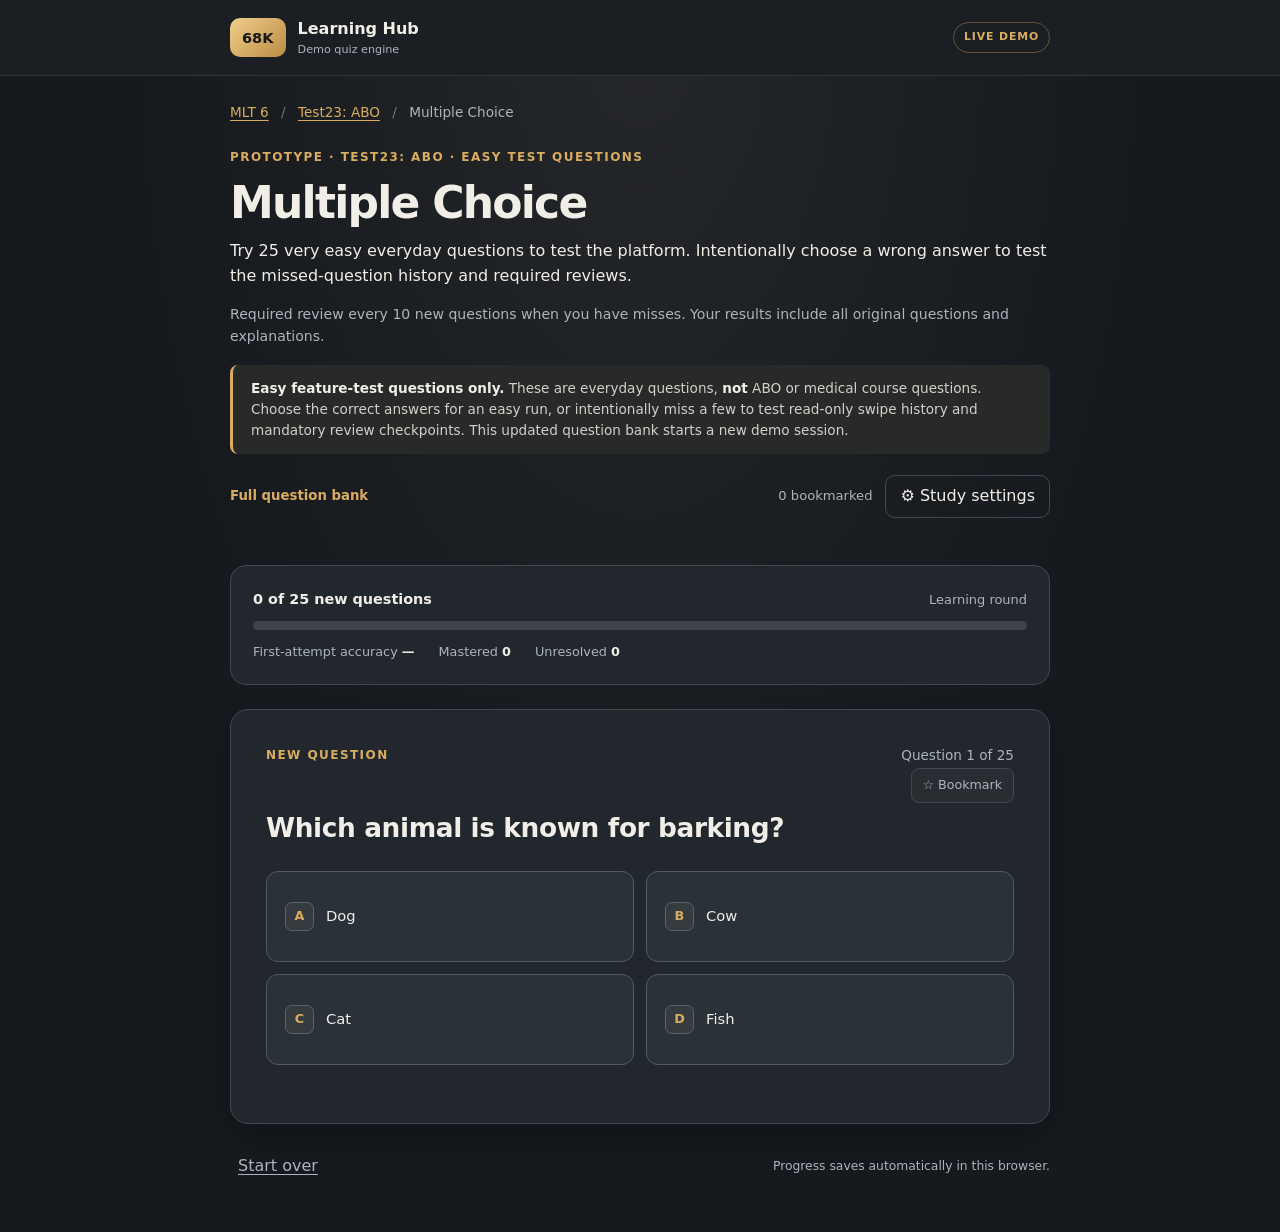
==== mlt6/demo/index.html @ 94e9f6ba "Version quiz assets for immediate answer explanations" ====
<!doctype html>
<html lang="en">
<head>
  <meta charset="utf-8">
  <meta name="viewport" content="width=device-width, initial-scale=1">
  <meta name="theme-color" content="#16191d">
  <title>MLT 6 | Easy Multiple Choice Feature Demo</title>
  <link rel="stylesheet" href="styles.css?v=answer-details-v5">
</head>
<body>
  <header class="site-header">
    <div class="shell header-inner">
      <div class="brand"><a href="../../index.html" class="logo" aria-label="68K Learning Hub home">68K</a><span>Learning Hub <small>Demo quiz engine</small></span></div>
      <span class="demo-pill">LIVE DEMO</span>
    </div>
  </header>
  <main class="shell">
    <nav class="crumb" aria-label="Breadcrumb"><a href="../../index.html#mlt6">MLT 6</a> <span aria-hidden="true">/</span> <a href="../study.html?test=23">Test23: ABO</a> <span aria-hidden="true">/</span> Multiple Choice</nav>
    <section class="intro">
      <p class="eyebrow">Prototype · Test23: ABO · Easy test questions</p>
      <h1>Multiple Choice</h1>
      <p>Try 25 very easy everyday questions to test the platform. Intentionally choose a wrong answer to test the missed-question history and required reviews.</p>
      <p id="checkpoint-note" class="checkpoint-note">Required review every 10 new questions when you have misses.</p>
    </section>
    <aside class="notice" role="note"><strong>Easy feature-test questions only.</strong> These are everyday questions, <strong>not</strong> ABO or medical course questions. Choose the correct answers for an easy run, or intentionally miss a few to test read-only swipe history and mandatory review checkpoints. This updated question bank starts a new demo session.</aside>
    <div class="study-toolbar" aria-label="Study controls">
      <span class="session-mode" id="active-mode">Full question bank</span>
      <span class="bookmark-count" id="bookmark-count">0 bookmarked</span>
      <button type="button" id="settings" class="secondary settings-button">⚙ Study settings</button>
      <button type="button" id="return-full" class="secondary settings-button" hidden>← Return to full quiz</button>
    </div>
    <p id="settings-message" class="settings-notice" role="status" aria-live="polite"></p>
    <section class="scoreboard" aria-label="Quiz progress">
      <div class="progress-label"><strong id="progress-text">0 of 25 new questions</strong><span id="phase-status">Learning round</span></div>
      <div id="progress-track" class="progress-track" role="progressbar" aria-label="New questions completed" aria-valuemin="0" aria-valuemax="100" aria-valuenow="0"><div class="progress-fill" id="progress-fill"></div></div>
      <div class="metrics"><span>First-attempt accuracy <strong id="accuracy">—</strong></span><span>Mastered <strong id="mastered">0</strong></span><span>Unresolved <strong id="unresolved">0</strong></span></div>
    </section>
    <div id="app" aria-live="polite"></div>
    <div class="bottom-actions"><button type="button" id="restart" class="text-button">Start over</button><span id="storage-note" class="quiet">Progress saves automatically in this browser.</span></div>
  </main>
  <script src="banks/test23-demo.js?v=results-v3"></script>
  <script src="quiz-core.js?v=focused-v4"></script>
  <script src="quiz-ui.js?v=answer-details-v5"></script>
</body>
</html>
---- mlt6/demo/styles.css ----
:root{color-scheme:dark;--bg:#16191d;--card:#22272d;--card2:#2b3138;--border:#414851;--text:#f1eee8;--muted:#aeb4bb;--gold:#d9ad60;--green:#8bb69a;--red:#e5a3a3;--focus:#f3cb84}*{box-sizing:border-box}body{margin:0;background:radial-gradient(ellipse at top,#25272a,var(--bg) 55%);font:16px/1.55 system-ui,-apple-system,"Segoe UI",sans-serif;color:var(--text);min-height:100vh}button{font:inherit}button:focus-visible,a:focus-visible{outline:3px solid var(--focus);outline-offset:3px}a{color:var(--gold);text-underline-offset:3px}h1,h2,p{margin-top:0}.shell{width:min(820px,calc(100% - 36px));margin-inline:auto}.site-header{border-bottom:1px solid #31363d;background:#1b1f24}.header-inner{display:flex;align-items:center;justify-content:space-between;gap:14px;padding:18px 0}.brand{display:flex;align-items:center;gap:12px;font-weight:750;line-height:1.2}.brand small{display:block;font-size:.7rem;color:var(--muted);font-weight:500;margin-top:4px}.logo{display:inline-block;background:linear-gradient(135deg,#f0ce89,#bb8c43);color:#181818;text-decoration:none;border-radius:10px;padding:11px 12px;font-size:.91rem;font-weight:800}.demo-pill{color:var(--gold);border:1px solid #645238;border-radius:999px;padding:6px 10px;font-size:.68rem;letter-spacing:.08em;font-weight:700;white-space:nowrap}.crumb{color:var(--muted);font-size:.85rem;padding-top:26px}.crumb span{padding:0 8px;color:#72777f}.intro{padding:24px 0 17px}.eyebrow,.stage-label{font-size:.75rem;text-transform:uppercase;letter-spacing:.12em;color:var(--gold);font-weight:750}.intro h1{font-size:clamp(2rem,6vw,2.75rem);letter-spacing:-.04em;line-height:1.15;margin:8px 0 10px}.intro p:last-child{color:var(--muted);margin-bottom:0}.notice{border-left:3px solid var(--gold);border-radius:8px;background:#282a2a;padding:13px 18px;color:#d4d0c9;font-size:.85rem}.notice strong{color:var(--text)}.scoreboard{margin:24px 0;background:var(--card);border:1px solid var(--border);border-radius:16px;padding:22px}.progress-label{display:flex;align-items:center;justify-content:space-between;gap:12px;font-size:.9rem;margin-bottom:10px}.progress-label span{color:var(--muted);font-size:.81rem}.progress-track{background:#414348;height:9px;border-radius:20px;overflow:hidden}.progress-fill{height:100%;background:var(--gold);width:0;transition:width .2s ease}.metrics{display:flex;flex-wrap:wrap;gap:12px 24px;color:var(--muted);font-size:.8rem;margin-top:12px}.metrics strong{color:var(--text)}.panel{background:var(--card);border:1px solid var(--border);border-radius:18px;padding:clamp(20px,4vw,35px);box-shadow:0 14px 32px #0003}.panel h2{font-size:clamp(1.17rem,3.4vw,1.65rem);letter-spacing:-.015em;line-height:1.4;margin:14px 0 24px}.question-marker{display:flex;gap:12px;align-items:center;justify-content:space-between;flex-wrap:wrap}.counter{font-size:.85rem;color:var(--muted)}.answers{display:grid;grid-template-columns:repeat(2,minmax(0,1fr));gap:12px}.choice{display:flex;gap:12px;align-items:center;text-align:left;min-height:91px;padding:17px 18px;border-radius:12px;border:1px solid #535960;background:var(--card2);color:var(--text);cursor:pointer;transition:background .12s,border-color .12s}.choice:hover:not(:disabled){border-color:var(--gold);background:#34363a}.choice:disabled{cursor:default;opacity:1}.choice.selected{border-color:var(--gold);box-shadow:inset 0 0 0 1px var(--gold)}.choice.correct-option{border-color:var(--green);background:#273b32}.choice.incorrect-option{border-color:var(--red);background:#412b2e}.choice-key{display:grid;place-items:center;width:29px;height:29px;flex:0 0 auto;background:#363b40;border:1px solid #5c6269;border-radius:7px;color:var(--gold);font-weight:700;font-size:.8rem}.choice-text{flex:1;font-size:.92rem}.choice-check{font-size:1.1rem;align-self:center;color:var(--gold)}.hint{font-size:.88rem;color:var(--muted);margin:-12px 0 20px}.feedback{padding:15px 18px;border-radius:11px;margin-top:20px;border:1px solid var(--border);font-size:.92rem}.feedback.good{border-color:#608570;background:#24362c}.feedback.bad{border-color:#8c5c60;background:#38282a}.feedback p{margin:5px 0 0}.actions{display:flex;justify-content:flex-end;gap:12px;align-items:center;margin-top:23px}.primary{background:var(--gold);color:#1e1b16;border:1px solid var(--gold);border-radius:10px;font-weight:780;padding:12px 22px;cursor:pointer;min-height:48px}.primary:hover:not(:disabled){background:#efc677}.primary:disabled{opacity:.45;cursor:default}.secondary{background:transparent;color:var(--text);border:1px solid var(--border);border-radius:10px;padding:12px 20px;cursor:pointer}.secondary:hover{border-color:var(--gold)}.text-button{border:0;background:transparent;color:var(--muted);cursor:pointer;text-decoration:underline;text-underline-offset:3px;padding:8px}.text-button:hover{color:var(--text)}.bottom-actions{display:flex;justify-content:space-between;align-items:center;flex-wrap:wrap;gap:12px;padding:22px 0 46px}.quiet{color:var(--muted);font-size:.77rem}.hero-stat{font-size:2.4rem;font-weight:800;letter-spacing:-.04em;color:var(--gold);line-height:1.2;margin:12px 0}.summary-grid{display:grid;grid-template-columns:repeat(3,1fr);gap:10px;margin:20px 0}.summary-cell{border:1px solid var(--border);border-radius:10px;background:var(--card2);padding:16px}.summary-cell strong{display:block;font-size:1.38rem}.summary-cell span{font-size:.78rem;color:var(--muted)}.hidden{display:none!important}@media(max-width:620px){.answers{grid-template-columns:1fr}.choice{min-height:70px}.summary-grid{grid-template-columns:1fr}.scoreboard{padding:17px}.progress-label{align-items:flex-start;flex-direction:column;gap:2px}.intro{padding-top:17px}.demo-pill{font-size:.59rem;padding:6px}.bottom-actions{align-items:flex-start}}@media(prefers-reduced-motion:reduce){*,*::before,*::after{transition:none!important;scroll-behavior:auto!important}}

/* Read-only history of missed questions, including swipe navigation. */
.history-panel { touch-action: pan-y; }
.history-info { margin: -10px 0 12px; color: var(--muted); font-size: .9rem; }
.history-status { color: var(--gold); margin: 0 0 20px; font-size: .85rem; font-weight: 650; }
.history-choice { cursor: default; flex-wrap: wrap; }
.history-choice:hover { cursor: default; }
.history-flag { color: var(--gold); margin-left: auto; font-size: .76rem; font-weight: 700; white-space: nowrap; }
.history-actions { display: flex; justify-content: space-between; flex-wrap: wrap; gap: 12px; margin-top: 22px; }
.history-actions .secondary:disabled { opacity: .35; cursor: not-allowed; }
.swipe-hint { color: var(--muted); font-size: .79rem; margin: 16px 0 0; }
.history-panel .choice.correct-option .history-flag { color: var(--green); }
.history-panel .choice.incorrect-option .history-flag { color: var(--red); }
@media (max-width: 620px) {
  .actions { flex-wrap: wrap; }
  .history-actions { display: grid; grid-template-columns: 1fr 1fr; }
  .history-actions .secondary { padding: 12px 7px; }
  .history-choice .history-flag { width: 100%; padding-left: 42px; margin-left: 0; }
}

/* End-of-session answer-by-answer audit. Source excerpts appear only when supplied. */
.question-report { border-top: 1px solid var(--border); margin-top: 34px; padding-top: 28px; }
.question-report > h2 { font-size: clamp(1.45rem, 4vw, 1.95rem); margin: 0 0 8px; }
.report-intro { color: var(--muted); font-size: .91rem; margin: 0 0 22px; }
.result-item { border: 1px solid var(--border); border-radius: 14px; background: var(--card2); margin: 0 0 16px; padding: clamp(17px, 3vw, 23px); }
.result-item.result-correct { border-left: 4px solid var(--green); }
.result-item.result-incorrect { border-left: 4px solid var(--red); }
.result-marker { display: flex; flex-wrap: wrap; align-items: center; gap: 8px; margin-bottom: 15px; }
.result-number { color: var(--muted); font-size: .76rem; font-weight: 700; margin-right: auto; }
.result-badge { font-size: .71rem; font-weight: 700; border-radius: 20px; padding: 4px 10px; border: 1px solid; }
.result-badge.is-correct,.result-badge.is-resolved { color: #b4d9be; border-color: #688772; background: #25382c; }
.result-badge.is-incorrect,.result-badge.is-unresolved { color: #f2b8b8; border-color: #996a6d; background: #422c30; }
.result-item h3 { font-size: 1.06rem; line-height: 1.48; margin: 0 0 15px; font-weight: 650; }
.result-line { margin: 0 0 8px; font-size: .9rem; overflow-wrap: anywhere; }
.result-line strong { color: var(--muted); }
.result-explanation { border-radius: 9px; background: #252b30; border: 1px solid #414a52; padding: 14px 16px; margin-top: 14px; }
.result-explanation > strong { font-size: .85rem; color: var(--gold); }
.result-explanation p { margin: 5px 0 0; font-size: .9rem; }
.result-source { padding: 12px 0 0; }
.result-source strong { font-size: .83rem; }
.source-reference { color: var(--muted); font-size: .85rem; margin: 0 0 8px; }
.source-quote { color: var(--text); margin: 9px 0 0; padding: 12px 16px; background: #24282d; border-left: 3px solid var(--gold); font-size: .88rem; font-style: italic; overflow-wrap: anywhere; }
@media (max-width: 620px) { .result-marker { gap: 7px; } .result-number { width: 100%; } .result-badge { font-size: .67rem; } }

/* Focused practice, persistent bookmarks, and unobtrusive study settings */
.study-toolbar { display: flex; gap: 13px; flex-wrap: wrap; align-items: center; margin: 21px 0 8px; }
.session-mode { font-size: .83rem; color: var(--gold); font-weight: 700; margin-right: auto; }
.bookmark-count { color: var(--muted); font-size: .82rem; }
.settings-button { padding: 8px 14px; min-height: 40px; white-space: nowrap; }
.settings-notice { margin: 5px 0 0; min-height: 1.2em; color: var(--green); font-size: .81rem; }
.checkpoint-note { color: var(--muted); font-size: .88rem; }
.question-tools { display: flex; justify-content: flex-end; margin: 2px 0 -7px; }
.bookmark-toggle { font: inherit; font-size: .79rem; border: 1px solid var(--border); border-radius: 8px; color: var(--muted); background: #292d32; min-height: 35px; padding: 5px 11px; cursor: pointer; white-space: nowrap; }
.bookmark-toggle:hover { color: var(--gold); border-color: var(--gold); }
.bookmark-toggle.is-bookmarked { color: var(--gold); border-color: #856c44; background: #3a3327; }
.history-panel > .bookmark-toggle { margin-bottom: 15px; }
.result-marker .bookmark-toggle { margin-left: auto; }
.practice-options { border-top: 1px solid var(--border); margin-top: 24px; padding-top: 22px; }
.practice-options h3 { margin: 0 0 7px; font-size: 1.15rem; }
.practice-options p { color: var(--muted); font-size: .88rem; margin-bottom: 16px; }
.practice-actions { display: flex; flex-wrap: wrap; gap: 12px; }
.practice-actions .secondary { min-height: 48px; }
.settings-fieldset { padding: 16px; margin: 16px 0 20px; border: 1px solid var(--border); border-radius: 12px; }
.settings-fieldset legend { font-weight: 700; font-size: .91rem; padding: 0 8px; }
.setting-option { display: flex; align-items: center; gap: 12px; padding: 11px; border-radius: 9px; cursor: pointer; }
.setting-option:hover { background: #30373e; }
.setting-option input { width: 18px; height: 18px; accent-color: var(--gold); flex: 0 0 auto; }
.settings-description { color: var(--muted); font-size: .9rem; }
.shuffle-option { margin-bottom: 12px; border: 1px solid var(--border); border-radius: 10px; }
@media(max-width:620px) {
  .study-toolbar { gap: 9px; }
  .settings-button { width: 100%; }
  .session-mode { width: 100%; }
  .result-marker .bookmark-toggle { margin-left: 0; }
  .practice-actions .secondary { width: 100%; }
}

/* Page, summary and verified-quote breakdown after every graded answer. */
.answer-details { margin: 16px 0 6px; border: 1px solid var(--border); border-radius: 12px; background: #252b30; padding: clamp(17px, 3vw, 23px); }
.answer-details-heading { margin: 0 0 15px; font-size: 1.08rem; }
.answer-source-name { color: var(--muted); margin: 0 0 12px; font-size: .84rem; }
.answer-detail-row + .answer-detail-row { border-top: 1px solid #40464d; padding-top: 14px; margin-top: 14px; }
.answer-detail-label { display: block; color: var(--gold); font-size: .83rem; font-weight: 750; margin-bottom: 5px; }
.answer-detail-value { font-size: .92rem; line-height: 1.6; margin: 0; overflow-wrap: anywhere; }
.answer-source-unavailable { color: var(--muted); font-style: italic; }
.answer-direct-quote { margin: 5px 0 0; border-left: 3px solid var(--gold); padding: 9px 12px; background: #1e2329; color: var(--text); font-size: .9rem; line-height: 1.6; overflow-wrap: anywhere; }
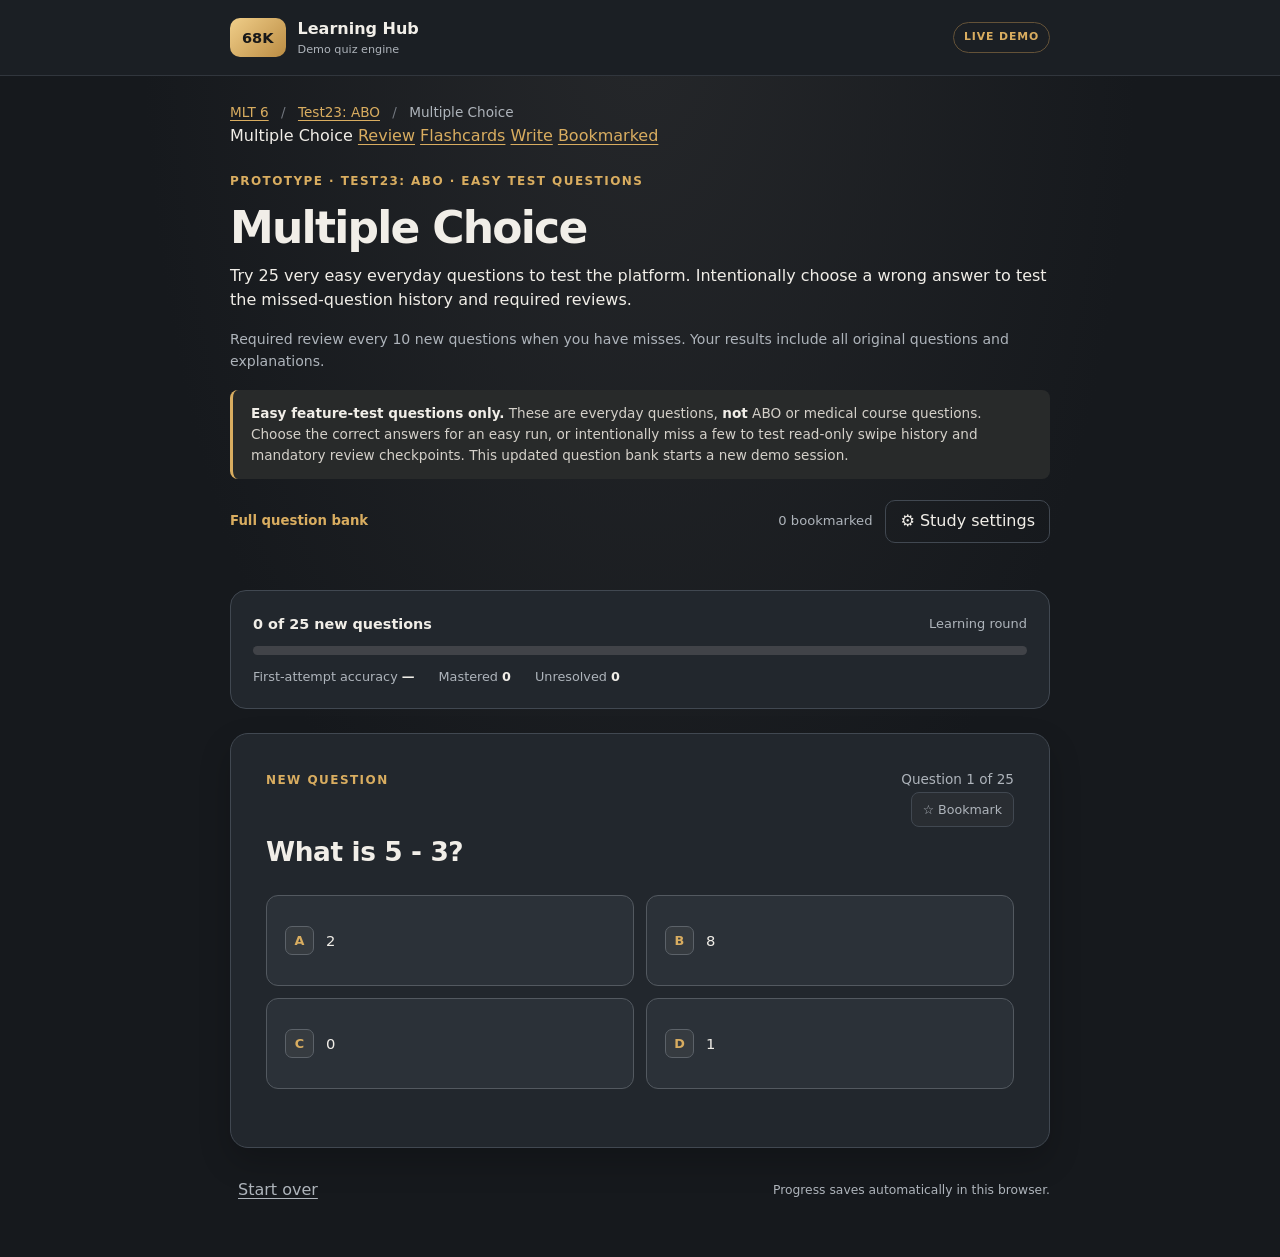
==== commit 4d2cb90d: "Add study pathway tabs to Multiple Choice and refresh demo assets" ====
--- a/mlt6/demo/index.html
+++ b/mlt6/demo/index.html
@@ -5,7 +5,7 @@
   <meta name="viewport" content="width=device-width, initial-scale=1">
   <meta name="theme-color" content="#16191d">
   <title>MLT 6 | Easy Multiple Choice Feature Demo</title>
-  <link rel="stylesheet" href="styles.css?v=answer-details-v5">
+  <link rel="stylesheet" href="styles.css?v=pathways-v6">
 </head>
 <body>
   <header class="site-header">
@@ -16,6 +16,13 @@
   </header>
   <main class="shell">
     <nav class="crumb" aria-label="Breadcrumb"><a href="../../index.html#mlt6">MLT 6</a> <span aria-hidden="true">/</span> <a href="../study.html?test=23">Test23: ABO</a> <span aria-hidden="true">/</span> Multiple Choice</nav>
+    <nav class="quiz-path-links" aria-label="Switch study pathways">
+      <span aria-current="page">Multiple Choice</span>
+      <a href="modes.html?mode=review&v=pathways-v6">Review</a>
+      <a href="modes.html?mode=flashcards&v=pathways-v6">Flashcards</a>
+      <a href="modes.html?mode=write&v=pathways-v6">Write</a>
+      <a href="modes.html?mode=bookmarked&v=pathways-v6">Bookmarked</a>
+    </nav>
     <section class="intro">
       <p class="eyebrow">Prototype · Test23: ABO · Easy test questions</p>
       <h1>Multiple Choice</h1>
@@ -40,6 +47,6 @@
   </main>
   <script src="banks/test23-demo.js?v=results-v3"></script>
   <script src="quiz-core.js?v=focused-v4"></script>
-  <script src="quiz-ui.js?v=answer-details-v5"></script>
+  <script src="quiz-ui.js?v=pathways-v6"></script>
 </body>
 </html>
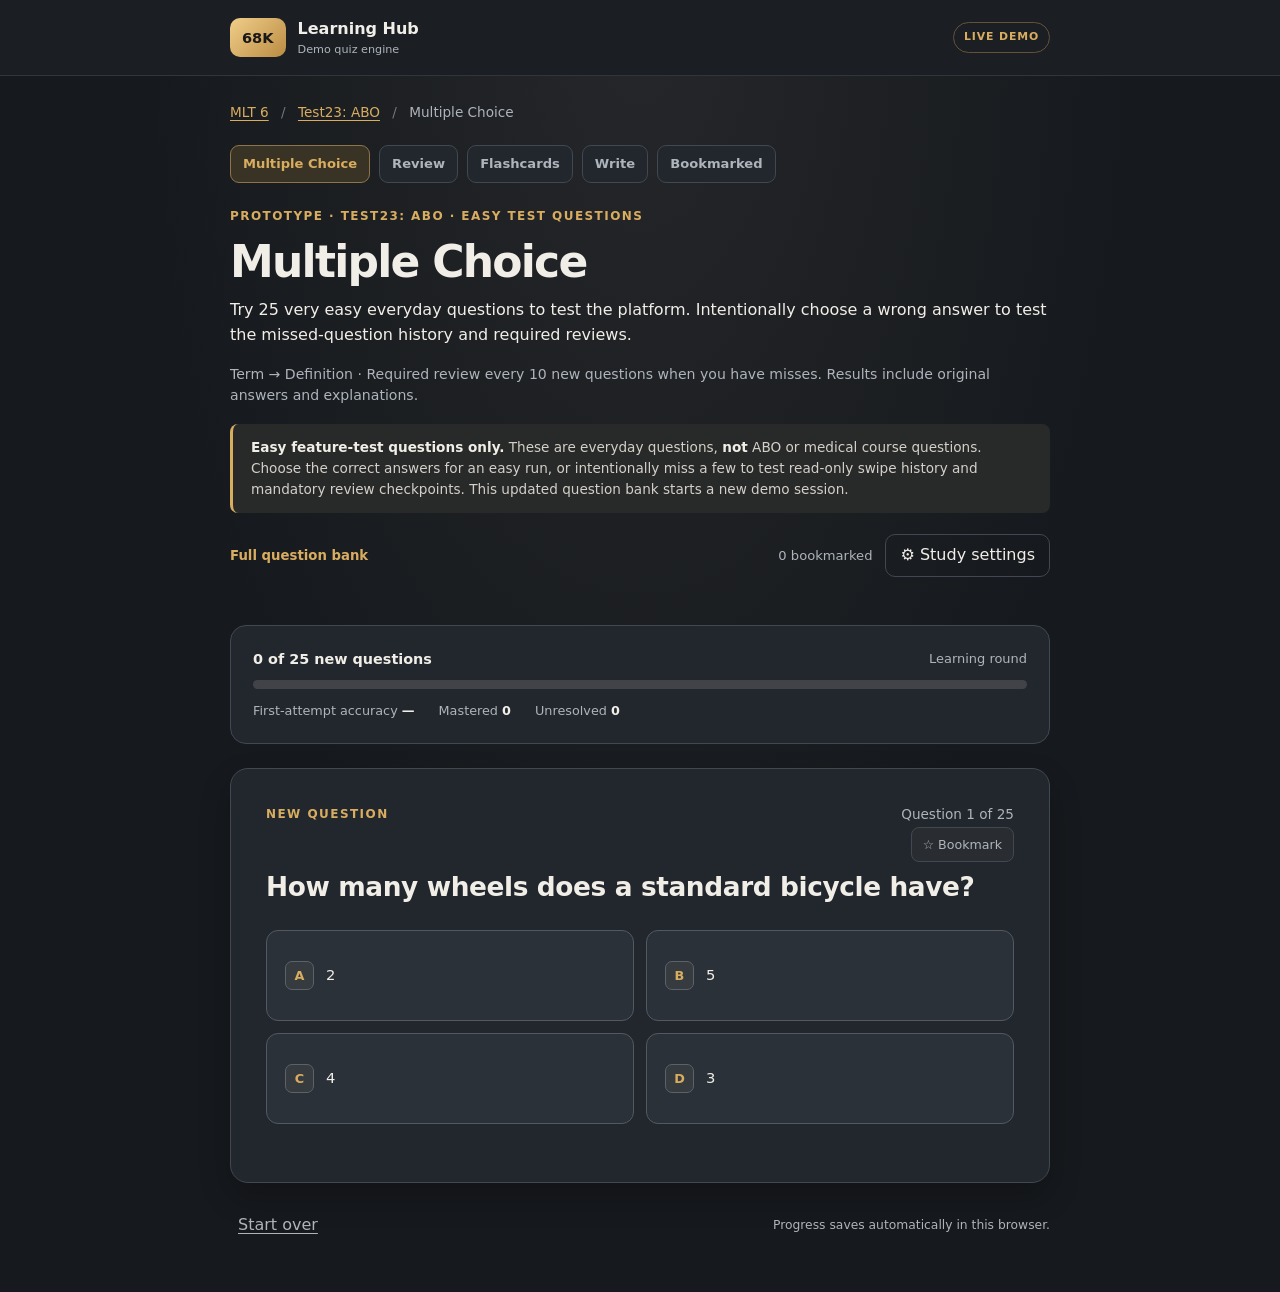
==== commit 93921b8e: "Refresh term-definition study direction assets and routes" ====
--- a/mlt6/demo/index.html
+++ b/mlt6/demo/index.html
@@ -5,7 +5,7 @@
   <meta name="viewport" content="width=device-width, initial-scale=1">
   <meta name="theme-color" content="#16191d">
   <title>MLT 6 | Easy Multiple Choice Feature Demo</title>
-  <link rel="stylesheet" href="styles.css?v=pathways-v6">
+  <link rel="stylesheet" href="styles.css?v=direction-v7">
 </head>
 <body>
   <header class="site-header">
@@ -18,10 +18,10 @@
     <nav class="crumb" aria-label="Breadcrumb"><a href="../../index.html#mlt6">MLT 6</a> <span aria-hidden="true">/</span> <a href="../study.html?test=23">Test23: ABO</a> <span aria-hidden="true">/</span> Multiple Choice</nav>
     <nav class="quiz-path-links" aria-label="Switch study pathways">
       <span aria-current="page">Multiple Choice</span>
-      <a href="modes.html?mode=review&v=pathways-v6">Review</a>
-      <a href="modes.html?mode=flashcards&v=pathways-v6">Flashcards</a>
-      <a href="modes.html?mode=write&v=pathways-v6">Write</a>
-      <a href="modes.html?mode=bookmarked&v=pathways-v6">Bookmarked</a>
+      <a href="modes.html?mode=review&v=direction-v7">Review</a>
+      <a href="modes.html?mode=flashcards&v=direction-v7">Flashcards</a>
+      <a href="modes.html?mode=write&v=direction-v7">Write</a>
+      <a href="modes.html?mode=bookmarked&v=direction-v7">Bookmarked</a>
     </nav>
     <section class="intro">
       <p class="eyebrow">Prototype · Test23: ABO · Easy test questions</p>
@@ -45,8 +45,8 @@
     <div id="app" aria-live="polite"></div>
     <div class="bottom-actions"><button type="button" id="restart" class="text-button">Start over</button><span id="storage-note" class="quiet">Progress saves automatically in this browser.</span></div>
   </main>
-  <script src="banks/test23-demo.js?v=results-v3"></script>
-  <script src="quiz-core.js?v=focused-v4"></script>
-  <script src="quiz-ui.js?v=pathways-v6"></script>
+  <script src="banks/test23-demo.js?v=direction-v7"></script>
+  <script src="quiz-core.js?v=direction-v7"></script>
+  <script src="quiz-ui.js?v=direction-v7"></script>
 </body>
 </html>
--- a/mlt6/demo/styles.css
+++ b/mlt6/demo/styles.css
@@ -85,3 +85,10 @@
 .answer-detail-value { font-size: .92rem; line-height: 1.6; margin: 0; overflow-wrap: anywhere; }
 .answer-source-unavailable { color: var(--muted); font-style: italic; }
 .answer-direct-quote { margin: 5px 0 0; border-left: 3px solid var(--gold); padding: 9px 12px; background: #1e2329; color: var(--text); font-size: .9rem; line-height: 1.6; overflow-wrap: anywhere; }
+
+/* Compact cross-pathway navigation on the multiple-choice page. */
+.quiz-path-links { display:flex; gap:9px; flex-wrap:wrap; margin:21px 0 0; }
+.quiz-path-links a, .quiz-path-links span { display:inline-flex; padding:8px 12px; border:1px solid var(--border); border-radius:9px; background:var(--card); color:var(--muted); font-weight:650; text-decoration:none; font-size:.82rem; }
+.quiz-path-links span[aria-current=page] { border-color:#8e744b; background:#393325; color:var(--gold); }
+.quiz-path-links a:hover { border-color:var(--gold); color:var(--text); }
+@media(max-width:620px){ .quiz-path-links a,.quiz-path-links span { flex:1; justify-content:center; min-width:110px; } }
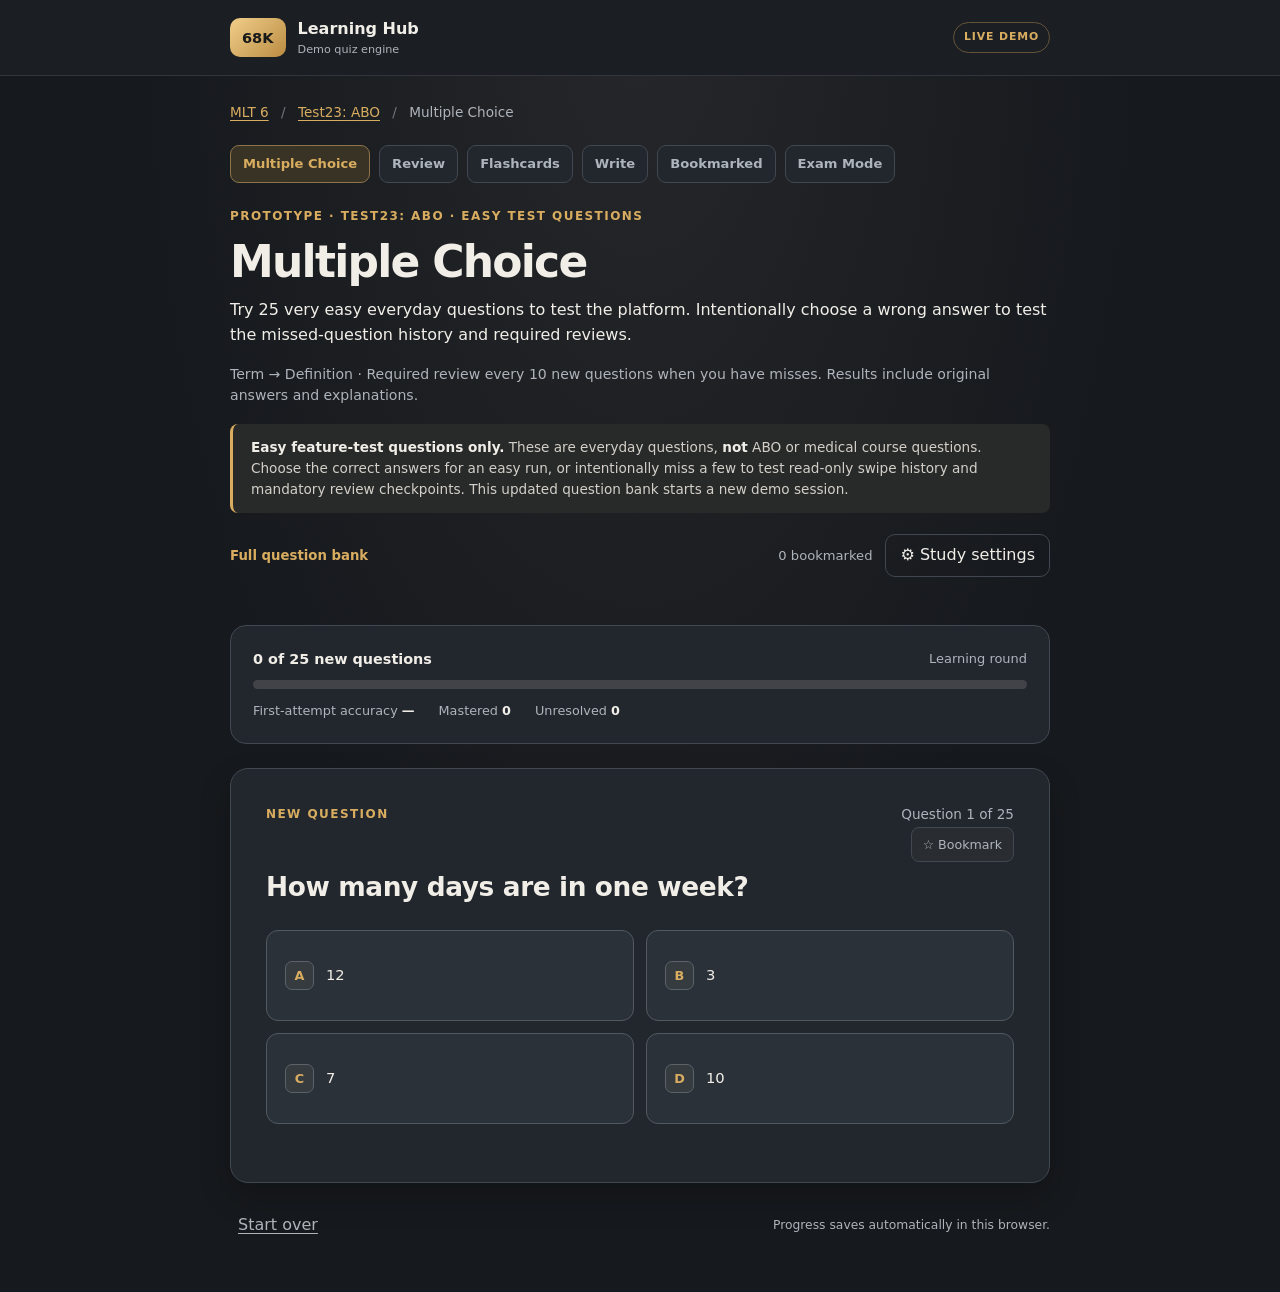
==== commit 455b8b52: "Link Exam Mode from study pages and support unavailable-test placeholders" ====
--- a/mlt6/demo/index.html
+++ b/mlt6/demo/index.html
@@ -5,7 +5,7 @@
   <meta name="viewport" content="width=device-width, initial-scale=1">
   <meta name="theme-color" content="#16191d">
   <title>MLT 6 | Easy Multiple Choice Feature Demo</title>
-  <link rel="stylesheet" href="styles.css?v=direction-v7">
+  <link rel="stylesheet" href="styles.css?v=exam-v8">
 </head>
 <body>
   <header class="site-header">
@@ -18,10 +18,11 @@
     <nav class="crumb" aria-label="Breadcrumb"><a href="../../index.html#mlt6">MLT 6</a> <span aria-hidden="true">/</span> <a href="../study.html?test=23">Test23: ABO</a> <span aria-hidden="true">/</span> Multiple Choice</nav>
     <nav class="quiz-path-links" aria-label="Switch study pathways">
       <span aria-current="page">Multiple Choice</span>
-      <a href="modes.html?mode=review&v=direction-v7">Review</a>
-      <a href="modes.html?mode=flashcards&v=direction-v7">Flashcards</a>
-      <a href="modes.html?mode=write&v=direction-v7">Write</a>
-      <a href="modes.html?mode=bookmarked&v=direction-v7">Bookmarked</a>
+      <a href="modes.html?mode=review&v=exam-v8">Review</a>
+      <a href="modes.html?mode=flashcards&v=exam-v8">Flashcards</a>
+      <a href="modes.html?mode=write&v=exam-v8">Write</a>
+      <a href="modes.html?mode=bookmarked&v=exam-v8">Bookmarked</a>
+      <a href="exam.html?v=exam-v8">Exam Mode</a>
     </nav>
     <section class="intro">
       <p class="eyebrow">Prototype · Test23: ABO · Easy test questions</p>
@@ -45,8 +46,8 @@
     <div id="app" aria-live="polite"></div>
     <div class="bottom-actions"><button type="button" id="restart" class="text-button">Start over</button><span id="storage-note" class="quiet">Progress saves automatically in this browser.</span></div>
   </main>
-  <script src="banks/test23-demo.js?v=direction-v7"></script>
-  <script src="quiz-core.js?v=direction-v7"></script>
-  <script src="quiz-ui.js?v=direction-v7"></script>
+  <script src="banks/test23-demo.js?v=exam-v8"></script>
+  <script src="quiz-core.js?v=exam-v8"></script>
+  <script src="quiz-ui.js?v=exam-v8"></script>
 </body>
 </html>
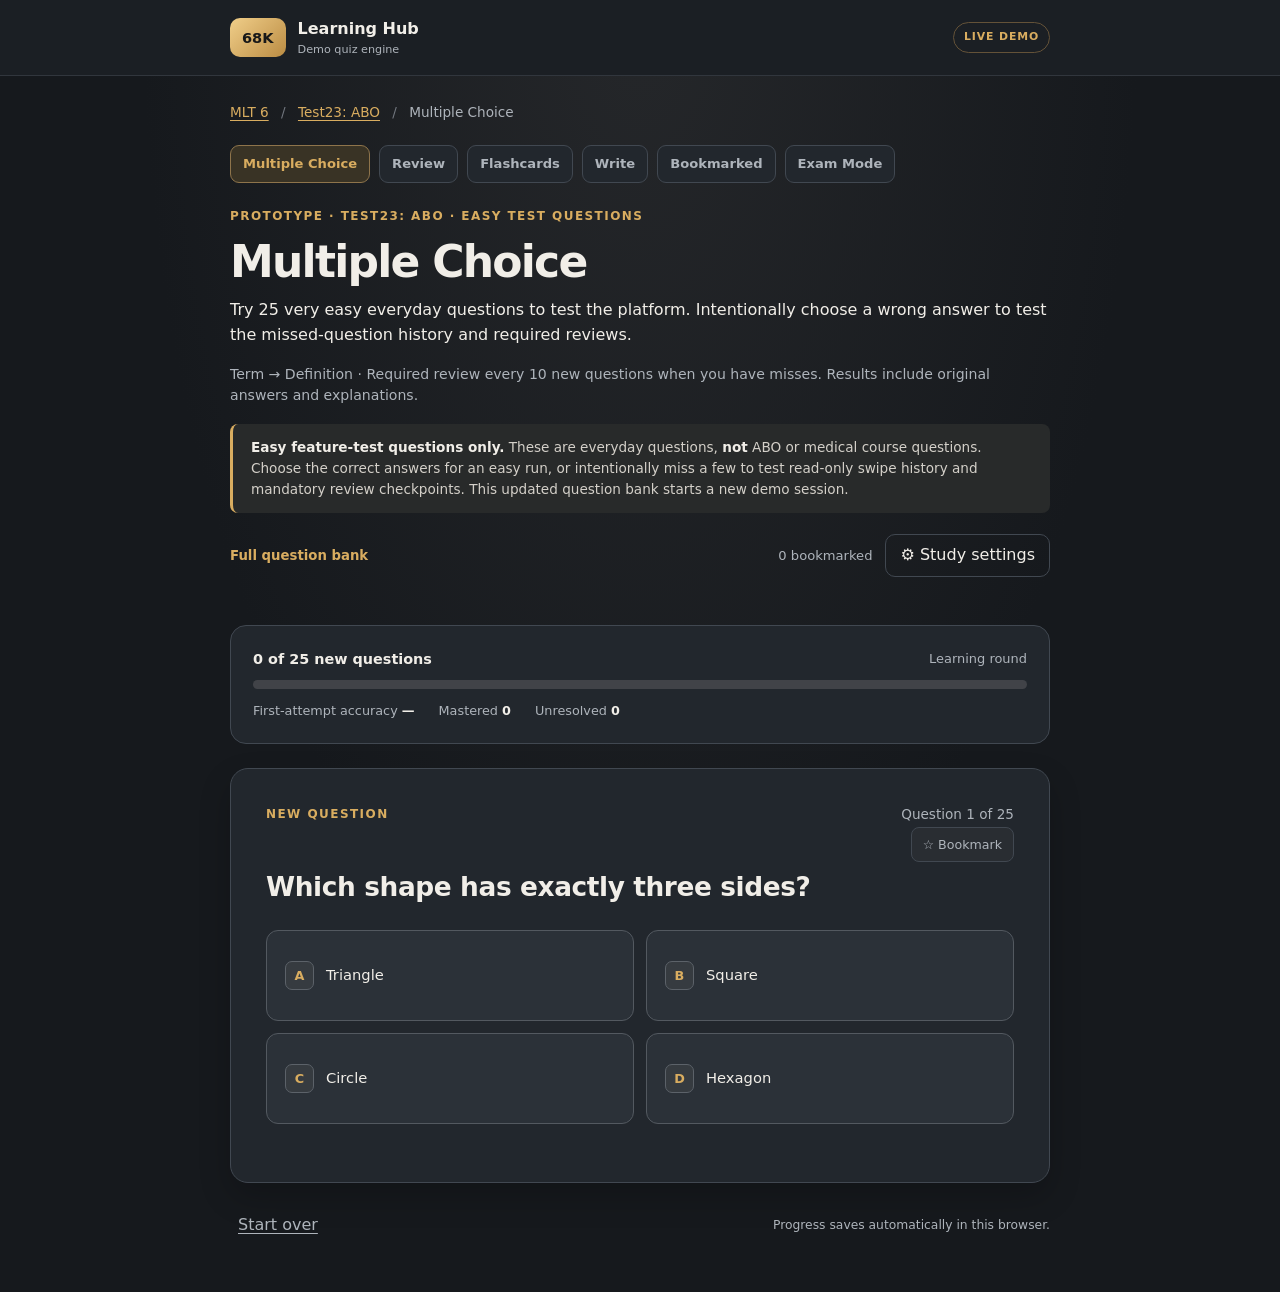
==== commit 71bfb113: "Load scoped verified chapter and comprehensive banks in index.html" ====
--- a/mlt6/demo/index.html
+++ b/mlt6/demo/index.html
@@ -5,7 +5,7 @@
   <meta name="viewport" content="width=device-width, initial-scale=1">
   <meta name="theme-color" content="#16191d">
   <title>MLT 6 | Easy Multiple Choice Feature Demo</title>
-  <link rel="stylesheet" href="styles.css?v=exam-v8">
+  <link rel="stylesheet" href="styles.css?v=chapters-v9">
 </head>
 <body>
   <header class="site-header">
@@ -18,11 +18,11 @@
     <nav class="crumb" aria-label="Breadcrumb"><a href="../../index.html#mlt6">MLT 6</a> <span aria-hidden="true">/</span> <a href="../study.html?test=23">Test23: ABO</a> <span aria-hidden="true">/</span> Multiple Choice</nav>
     <nav class="quiz-path-links" aria-label="Switch study pathways">
       <span aria-current="page">Multiple Choice</span>
-      <a href="modes.html?mode=review&v=exam-v8">Review</a>
-      <a href="modes.html?mode=flashcards&v=exam-v8">Flashcards</a>
-      <a href="modes.html?mode=write&v=exam-v8">Write</a>
-      <a href="modes.html?mode=bookmarked&v=exam-v8">Bookmarked</a>
-      <a href="exam.html?v=exam-v8">Exam Mode</a>
+      <a href="modes.html?mode=review&v=chapters-v9">Review</a>
+      <a href="modes.html?mode=flashcards&v=chapters-v9">Flashcards</a>
+      <a href="modes.html?mode=write&v=chapters-v9">Write</a>
+      <a href="modes.html?mode=bookmarked&v=chapters-v9">Bookmarked</a>
+      <a href="exam.html?v=chapters-v9">Exam Mode</a>
     </nav>
     <section class="intro">
       <p class="eyebrow">Prototype · Test23: ABO · Easy test questions</p>
@@ -46,8 +46,12 @@
     <div id="app" aria-live="polite"></div>
     <div class="bottom-actions"><button type="button" id="restart" class="text-button">Start over</button><span id="storage-note" class="quiet">Progress saves automatically in this browser.</span></div>
   </main>
-  <script src="banks/test23-demo.js?v=exam-v8"></script>
-  <script src="quiz-core.js?v=exam-v8"></script>
-  <script src="quiz-ui.js?v=exam-v8"></script>
+  <script src="../tests.js?v=chapters-v9"></script>
+  <script src="../banks/approved-banks.js?v=chapters-v9"></script>
+  <script src="banks/test23-demo.js?v=chapters-v9"></script>
+  <script src="../banks/scope-loader.js?v=chapters-v9"></script>
+  <script src="context-ui.js?v=chapters-v9"></script>
+  <script src="quiz-core.js?v=chapters-v9"></script>
+  <script src="quiz-ui.js?v=chapters-v9"></script>
 </body>
 </html>
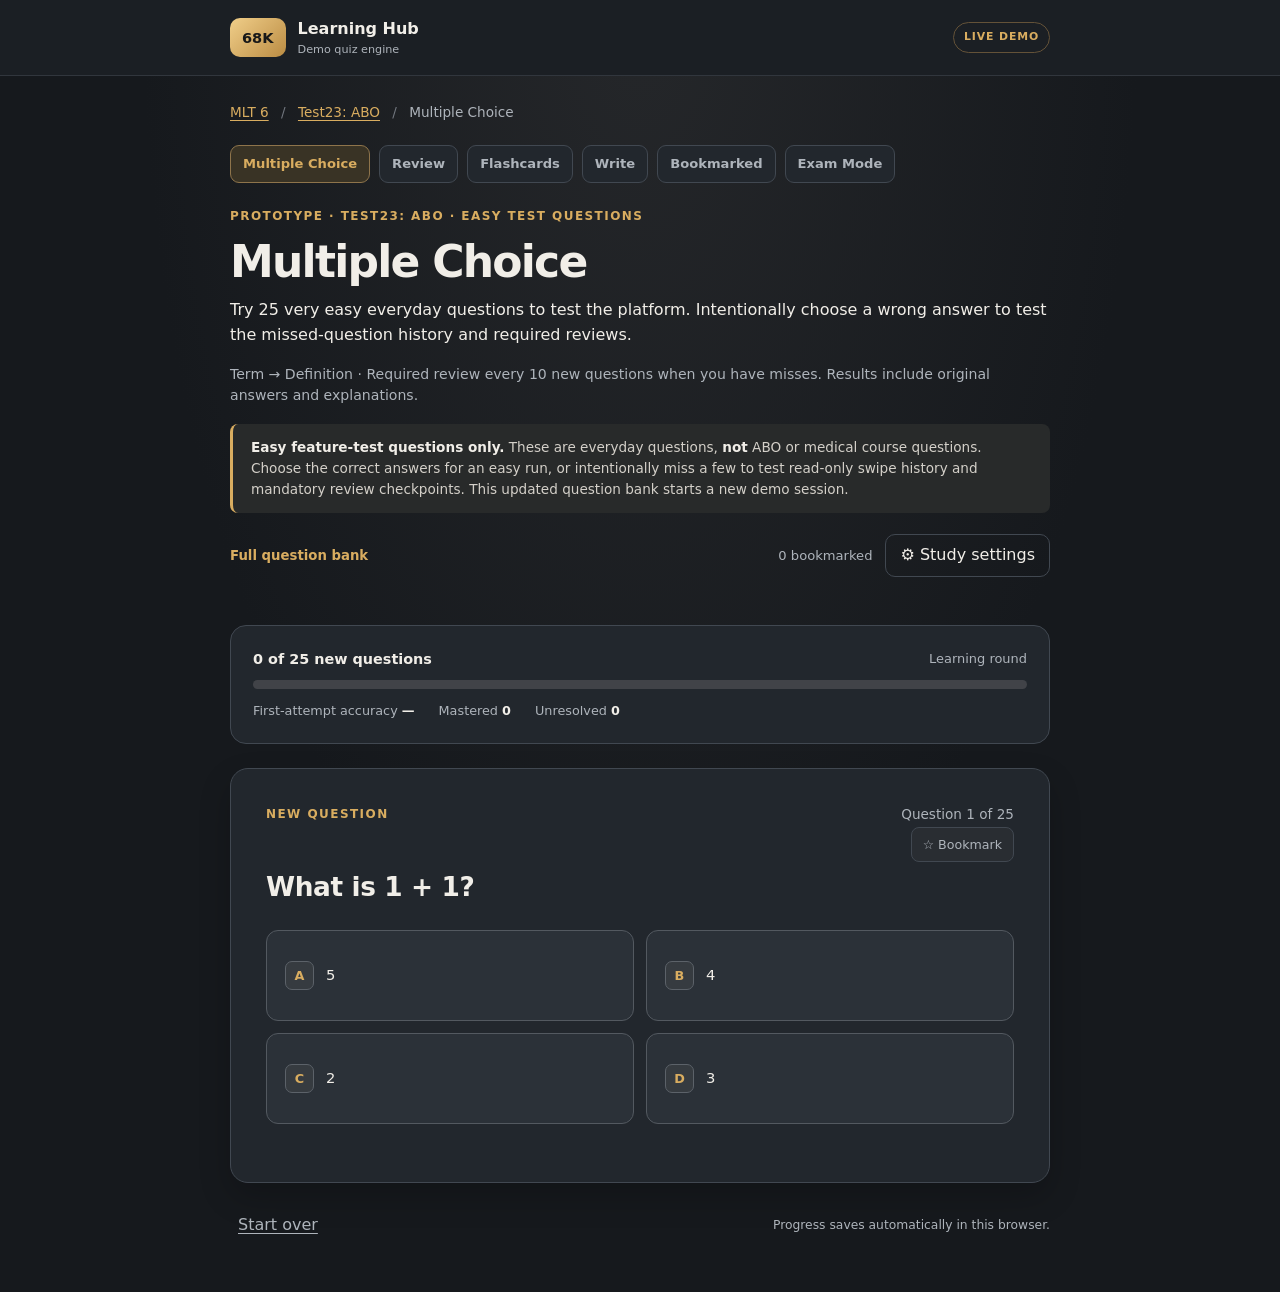
==== commit a6b16a12: "Load shared lesson bookmark store and updated unit-scoped routes on index.html" ====
--- a/mlt6/demo/index.html
+++ b/mlt6/demo/index.html
@@ -5,7 +5,7 @@
   <meta name="viewport" content="width=device-width, initial-scale=1">
   <meta name="theme-color" content="#16191d">
   <title>MLT 6 | Easy Multiple Choice Feature Demo</title>
-  <link rel="stylesheet" href="styles.css?v=chapters-v9">
+  <link rel="stylesheet" href="styles.css?v=units-v10">
 </head>
 <body>
   <header class="site-header">
@@ -18,11 +18,11 @@
     <nav class="crumb" aria-label="Breadcrumb"><a href="../../index.html#mlt6">MLT 6</a> <span aria-hidden="true">/</span> <a href="../study.html?test=23">Test23: ABO</a> <span aria-hidden="true">/</span> Multiple Choice</nav>
     <nav class="quiz-path-links" aria-label="Switch study pathways">
       <span aria-current="page">Multiple Choice</span>
-      <a href="modes.html?mode=review&v=chapters-v9">Review</a>
-      <a href="modes.html?mode=flashcards&v=chapters-v9">Flashcards</a>
-      <a href="modes.html?mode=write&v=chapters-v9">Write</a>
-      <a href="modes.html?mode=bookmarked&v=chapters-v9">Bookmarked</a>
-      <a href="exam.html?v=chapters-v9">Exam Mode</a>
+      <a href="modes.html?mode=review&v=units-v10">Review</a>
+      <a href="modes.html?mode=flashcards&v=units-v10">Flashcards</a>
+      <a href="modes.html?mode=write&v=units-v10">Write</a>
+      <a href="modes.html?mode=bookmarked&v=units-v10">Bookmarked</a>
+      <a href="exam.html?v=units-v10">Exam Mode</a>
     </nav>
     <section class="intro">
       <p class="eyebrow">Prototype · Test23: ABO · Easy test questions</p>
@@ -46,12 +46,13 @@
     <div id="app" aria-live="polite"></div>
     <div class="bottom-actions"><button type="button" id="restart" class="text-button">Start over</button><span id="storage-note" class="quiet">Progress saves automatically in this browser.</span></div>
   </main>
-  <script src="../tests.js?v=chapters-v9"></script>
-  <script src="../banks/approved-banks.js?v=chapters-v9"></script>
-  <script src="banks/test23-demo.js?v=chapters-v9"></script>
-  <script src="../banks/scope-loader.js?v=chapters-v9"></script>
-  <script src="context-ui.js?v=chapters-v9"></script>
-  <script src="quiz-core.js?v=chapters-v9"></script>
-  <script src="quiz-ui.js?v=chapters-v9"></script>
+  <script src="../tests.js?v=units-v10"></script>
+  <script src="../banks/approved-banks.js?v=units-v10"></script>
+  <script src="../banks/bookmarks.js?v=units-v10"></script>
+  <script src="banks/test23-demo.js?v=units-v10"></script>
+  <script src="../banks/scope-loader.js?v=units-v10"></script>
+  <script src="context-ui.js?v=units-v10"></script>
+  <script src="quiz-core.js?v=units-v10"></script>
+  <script src="quiz-ui.js?v=units-v10"></script>
 </body>
 </html>
--- a/mlt6/demo/styles.css
+++ b/mlt6/demo/styles.css
@@ -92,3 +92,6 @@
 .quiz-path-links span[aria-current=page] { border-color:#8e744b; background:#393325; color:var(--gold); }
 .quiz-path-links a:hover { border-color:var(--gold); color:var(--text); }
 @media(max-width:620px){ .quiz-path-links a,.quiz-path-links span { flex:1; justify-content:center; min-width:110px; } }
+
+/* Preserve visible chapter origin while studying the all-chapters comprehensive. */
+.chapter-origin{margin:6px 0 14px;color:var(--gold);font-size:.86rem;font-weight:720;letter-spacing:.015em}
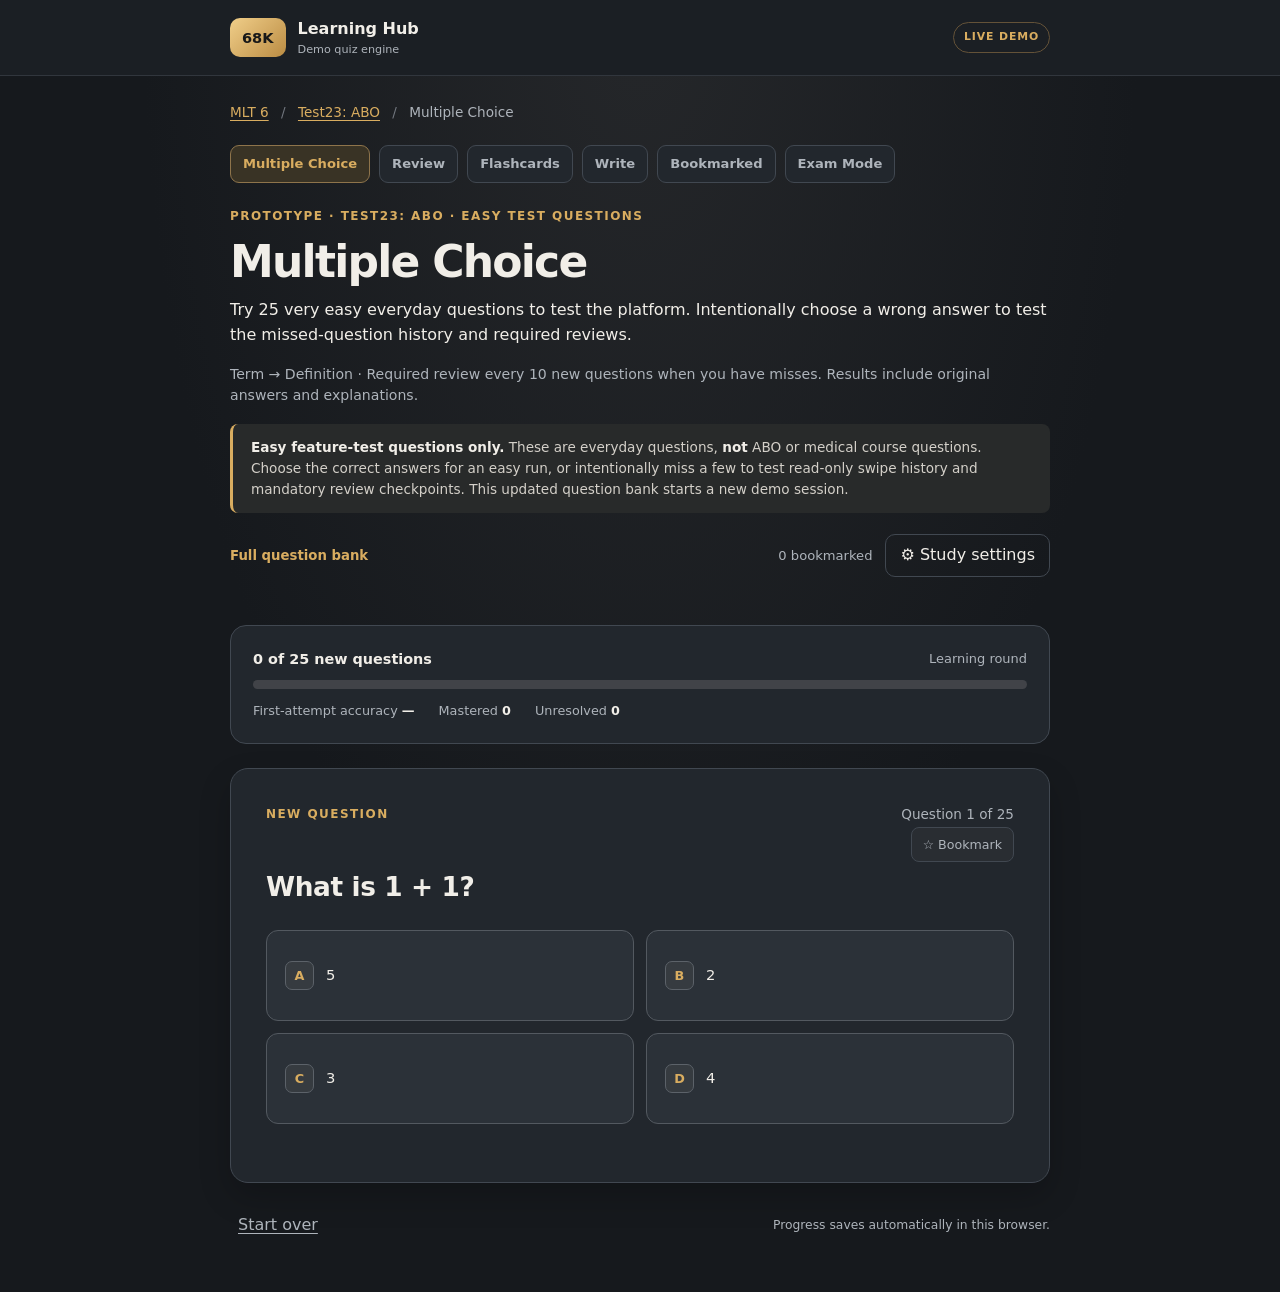
==== commit be4db930: "Refresh study assets and copy for progressive unit comprehensive: mlt6/demo/index.html" ====
--- a/mlt6/demo/index.html
+++ b/mlt6/demo/index.html
@@ -5,7 +5,7 @@
   <meta name="viewport" content="width=device-width, initial-scale=1">
   <meta name="theme-color" content="#16191d">
   <title>MLT 6 | Easy Multiple Choice Feature Demo</title>
-  <link rel="stylesheet" href="styles.css?v=units-v10">
+  <link rel="stylesheet" href="styles.css?v=progressive-v11">
 </head>
 <body>
   <header class="site-header">
@@ -18,11 +18,11 @@
     <nav class="crumb" aria-label="Breadcrumb"><a href="../../index.html#mlt6">MLT 6</a> <span aria-hidden="true">/</span> <a href="../study.html?test=23">Test23: ABO</a> <span aria-hidden="true">/</span> Multiple Choice</nav>
     <nav class="quiz-path-links" aria-label="Switch study pathways">
       <span aria-current="page">Multiple Choice</span>
-      <a href="modes.html?mode=review&v=units-v10">Review</a>
-      <a href="modes.html?mode=flashcards&v=units-v10">Flashcards</a>
-      <a href="modes.html?mode=write&v=units-v10">Write</a>
-      <a href="modes.html?mode=bookmarked&v=units-v10">Bookmarked</a>
-      <a href="exam.html?v=units-v10">Exam Mode</a>
+      <a href="modes.html?mode=review&v=progressive-v11">Review</a>
+      <a href="modes.html?mode=flashcards&v=progressive-v11">Flashcards</a>
+      <a href="modes.html?mode=write&v=progressive-v11">Write</a>
+      <a href="modes.html?mode=bookmarked&v=progressive-v11">Bookmarked</a>
+      <a href="exam.html?v=progressive-v11">Exam Mode</a>
     </nav>
     <section class="intro">
       <p class="eyebrow">Prototype · Test23: ABO · Easy test questions</p>
@@ -46,13 +46,13 @@
     <div id="app" aria-live="polite"></div>
     <div class="bottom-actions"><button type="button" id="restart" class="text-button">Start over</button><span id="storage-note" class="quiet">Progress saves automatically in this browser.</span></div>
   </main>
-  <script src="../tests.js?v=units-v10"></script>
-  <script src="../banks/approved-banks.js?v=units-v10"></script>
-  <script src="../banks/bookmarks.js?v=units-v10"></script>
-  <script src="banks/test23-demo.js?v=units-v10"></script>
-  <script src="../banks/scope-loader.js?v=units-v10"></script>
-  <script src="context-ui.js?v=units-v10"></script>
-  <script src="quiz-core.js?v=units-v10"></script>
-  <script src="quiz-ui.js?v=units-v10"></script>
+  <script src="../tests.js?v=progressive-v11"></script>
+  <script src="../banks/approved-banks.js?v=progressive-v11"></script>
+  <script src="../banks/bookmarks.js?v=progressive-v11"></script>
+  <script src="banks/test23-demo.js?v=progressive-v11"></script>
+  <script src="../banks/scope-loader.js?v=progressive-v11"></script>
+  <script src="context-ui.js?v=progressive-v11"></script>
+  <script src="quiz-core.js?v=progressive-v11"></script>
+  <script src="quiz-ui.js?v=progressive-v11"></script>
 </body>
 </html>
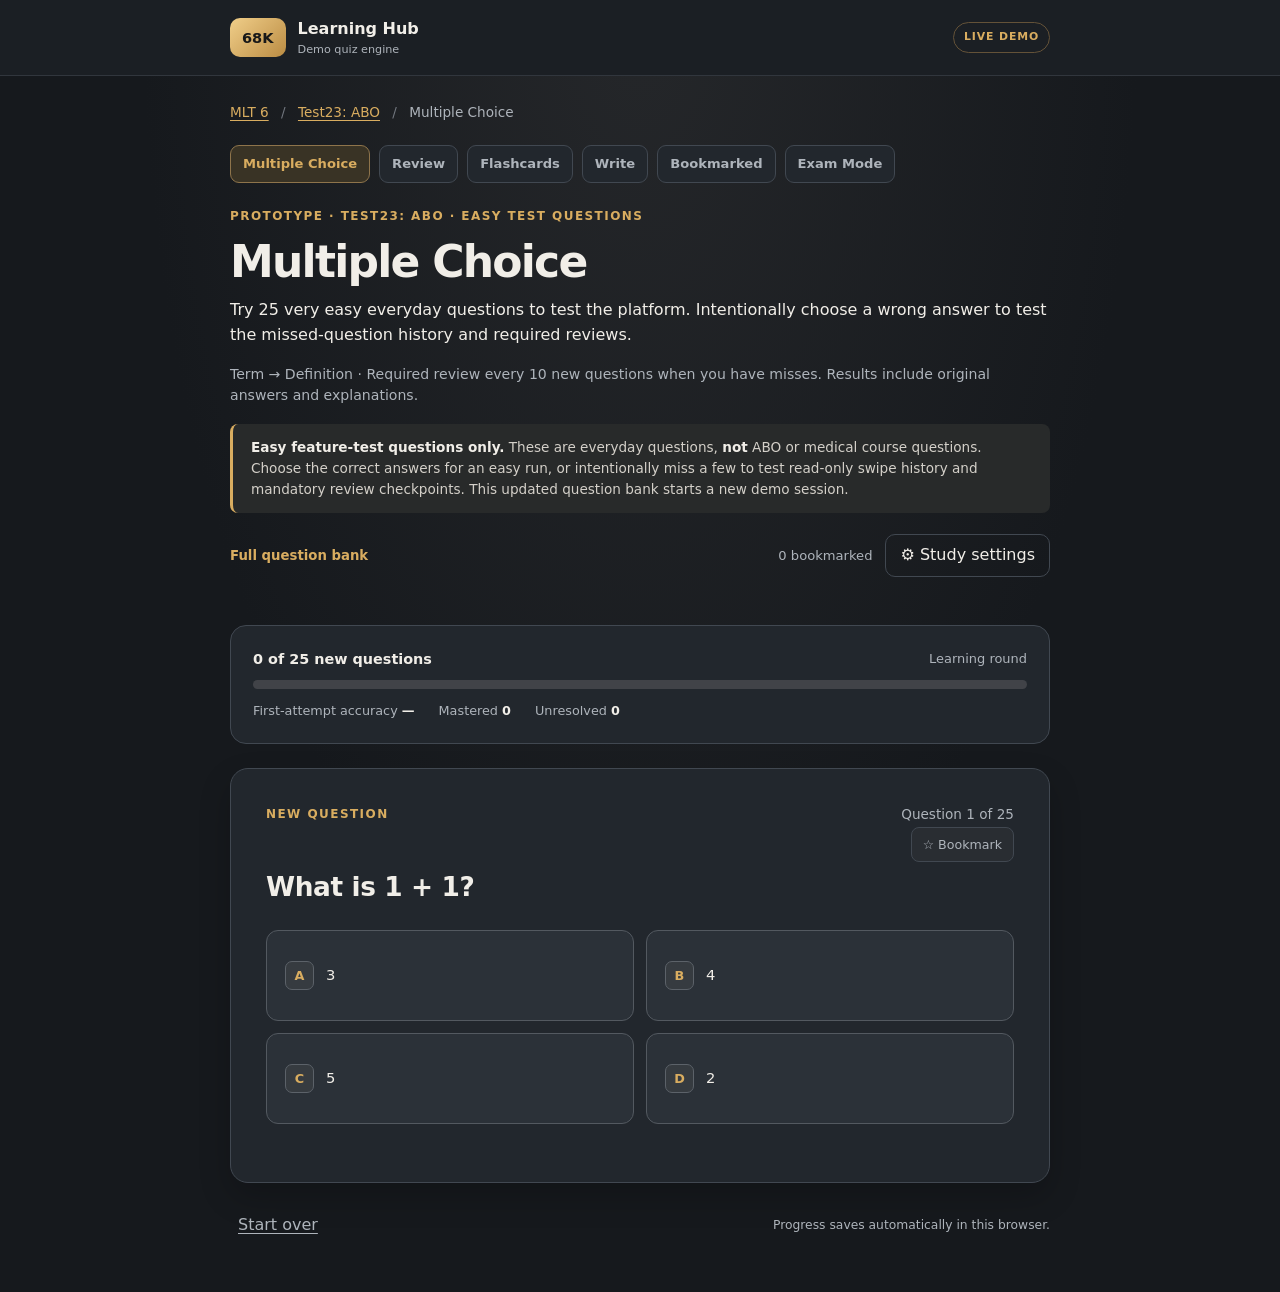
==== commit 2d8d02d6: "Prepare approved MLT 6 question banks for lessons 5.1 and 5.2 Validate canonical lesson releases, pr" ====
--- a/mlt6/demo/index.html
+++ b/mlt6/demo/index.html
@@ -47,12 +47,12 @@
     <div class="bottom-actions"><button type="button" id="restart" class="text-button">Start over</button><span id="storage-note" class="quiet">Progress saves automatically in this browser.</span></div>
   </main>
   <script src="../tests.js?v=progressive-v11"></script>
-  <script src="../banks/approved-banks.js?v=progressive-v11"></script>
+  <script src="../banks/approved-banks.js?v=lesson-release-v1"></script>
   <script src="../banks/bookmarks.js?v=progressive-v11"></script>
   <script src="banks/test23-demo.js?v=progressive-v11"></script>
-  <script src="../banks/scope-loader.js?v=progressive-v11"></script>
-  <script src="context-ui.js?v=progressive-v11"></script>
-  <script src="quiz-core.js?v=progressive-v11"></script>
-  <script src="quiz-ui.js?v=progressive-v11"></script>
+  <script src="../banks/scope-loader.js?v=lesson-release-v1"></script>
+  <script src="context-ui.js?v=lesson-release-v1"></script>
+  <script src="quiz-core.js?v=lesson-release-v1"></script>
+  <script src="quiz-ui.js?v=lesson-release-v1"></script>
 </body>
 </html>
